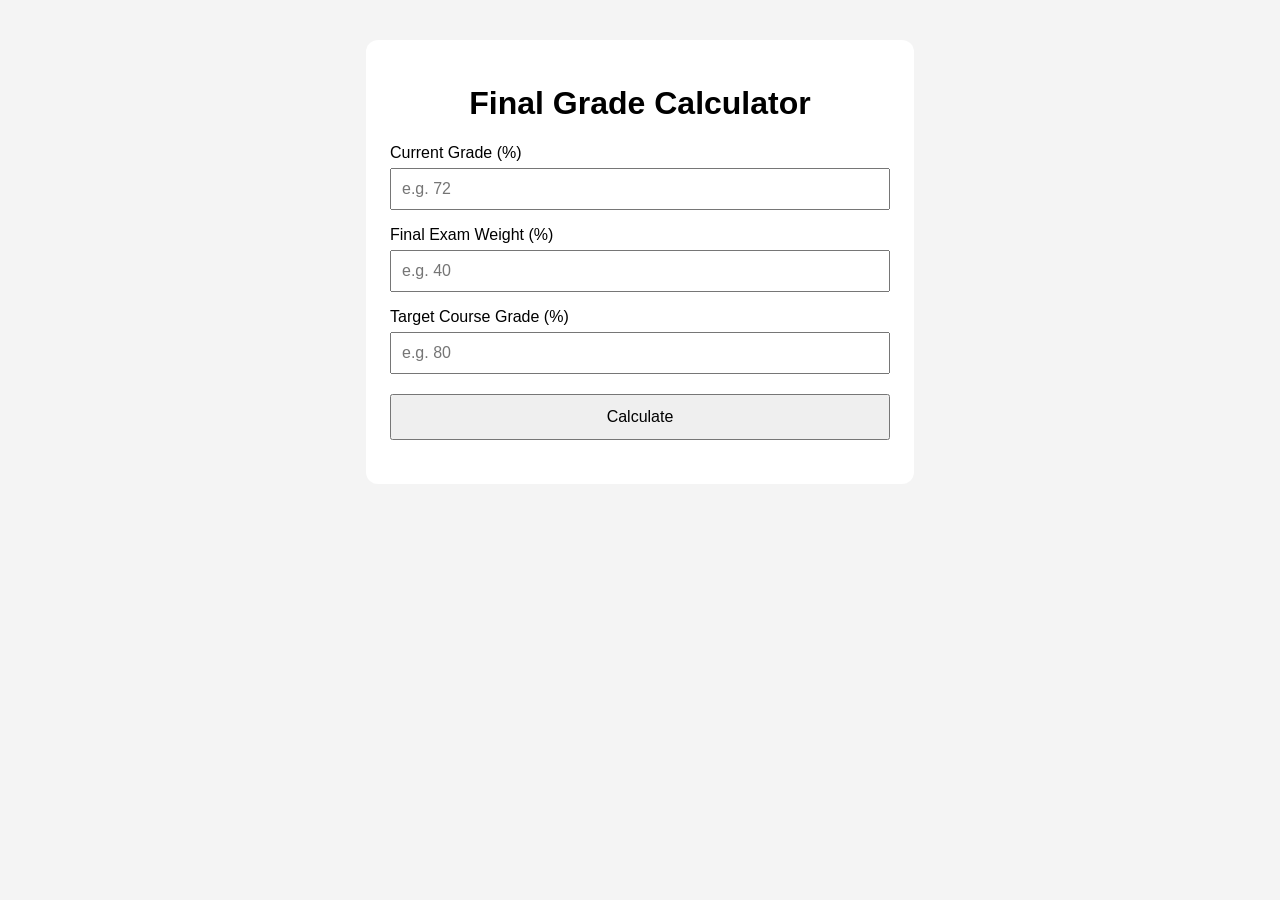
==== index.html @ f17b97b5 "created the app" ====
<!DOCTYPE html>
<html lang="en">
<head>
  <meta charset="UTF-8" />
  <meta name="viewport" content="width=device-width, initial-scale=1.0" />
  <title>Final Grade Calculator</title>
  <link rel="stylesheet" href="style.css" />
</head>
<body>
  <div class="container">
    <h1>Final Grade Calculator</h1>

    <label for="currentGrade">Current Grade (%)</label>
    <input type="number" id="currentGrade" placeholder="e.g. 72" />

    <label for="finalWeight">Final Exam Weight (%)</label>
    <input type="number" id="finalWeight" placeholder="e.g. 40" />

    <label for="targetGrade">Target Course Grade (%)</label>
    <input type="number" id="targetGrade" placeholder="e.g. 80" />

    <button id="calculateBtn">Calculate</button>

    <p id="result"></p>
  </div>

  <script src="script.js"></script>
</body>
</html>
---- style.css ----
body {
  font-family: Arial, sans-serif;
  background: #f4f4f4;
  margin: 0;
  padding: 40px;
}

.container {
  max-width: 500px;
  margin: 0 auto;
  background: white;
  padding: 24px;
  border-radius: 12px;
}

h1 {
  text-align: center;
}

label {
  display: block;
  margin-top: 16px;
  margin-bottom: 6px;
}

input {
  width: 100%;
  padding: 10px;
  font-size: 16px;
  box-sizing: border-box;
}

button {
  margin-top: 20px;
  width: 100%;
  padding: 12px;
  font-size: 16px;
  cursor: pointer;
}

#result {
  margin-top: 20px;
  font-size: 18px;
  font-weight: bold;
  text-align: center;
}
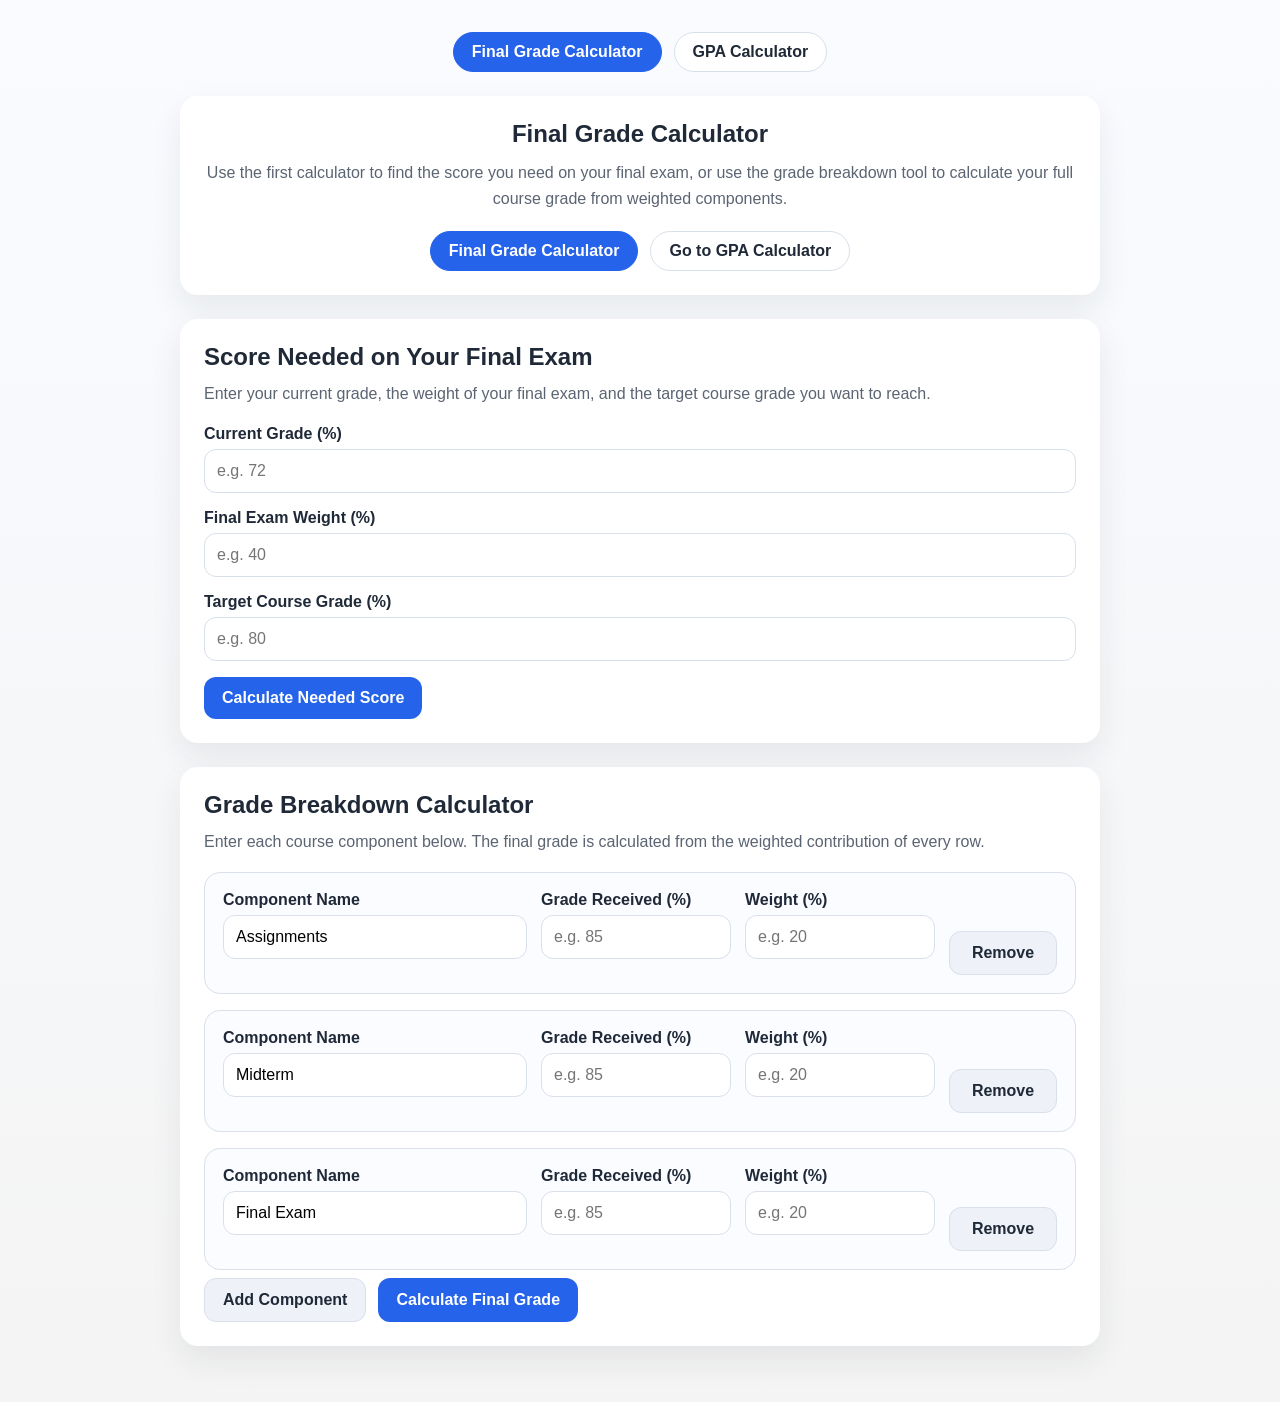
==== commit 9668d3a0: "New GPA calculator" ====
--- a/index.html
+++ b/index.html
@@ -1,29 +1,122 @@
 <!DOCTYPE html>
 <html lang="en">
 <head>
+  <!-- Google Analytics -->
+  <script async src="https://www.googletagmanager.com/gtag/js?id=G-3CP47FH4BF"></script>
+  <script>
+    window.dataLayer = window.dataLayer || [];
+    function gtag() {
+      dataLayer.push(arguments);
+    }
+    gtag("js", new Date());
+    gtag("config", "G-3CP47FH4BF");
+  </script>
+
   <meta charset="UTF-8" />
+  <title>Final Grade Calculator - Final Exam Score and Grade Breakdown</title>
+  <meta
+    name="description"
+    content="Free final grade calculator. Find the score you need on your final exam or calculate your course grade using weighted components."
+  />
   <meta name="viewport" content="width=device-width, initial-scale=1.0" />
-  <title>Final Grade Calculator</title>
+  <link rel="icon" type="image/png" href="pencil.png" />
   <link rel="stylesheet" href="style.css" />
 </head>
 <body>
-  <div class="container">
-    <h1>Final Grade Calculator</h1>
+  <div class="page">
+    <nav class="top-nav" aria-label="Main navigation">
+      <a href="index.html" class="nav-link active">Final Grade Calculator</a>
+      <a href="gpa-calculator.html" class="nav-link">GPA Calculator</a>
+    </nav>
 
-    <label for="currentGrade">Current Grade (%)</label>
-    <input type="number" id="currentGrade" placeholder="e.g. 72" />
+    <section class="card intro-card">
+      <h1>Final Grade Calculator</h1>
+      <p class="section-intro">
+        Use the first calculator to find the score you need on your final exam,
+        or use the grade breakdown tool to calculate your full course grade from
+        weighted components.
+      </p>
+      <div class="button-row intro-actions">
+        <a href="index.html" class="nav-link active">Final Grade Calculator</a>
+        <a href="gpa-calculator.html" class="nav-link">Go to GPA Calculator</a>
+      </div>
+    </section>
 
-    <label for="finalWeight">Final Exam Weight (%)</label>
-    <input type="number" id="finalWeight" placeholder="e.g. 40" />
+    <section class="card">
+      <h2>Score Needed on Your Final Exam</h2>
+      <p class="section-intro">
+        Enter your current grade, the weight of your final exam, and the target
+        course grade you want to reach.
+      </p>
 
-    <label for="targetGrade">Target Course Grade (%)</label>
-    <input type="number" id="targetGrade" placeholder="e.g. 80" />
+      <div class="field-group">
+        <label for="currentGrade">Current Grade (%)</label>
+        <input type="number" id="currentGrade" placeholder="e.g. 72" min="0" max="100" />
+      </div>
 
-    <button id="calculateBtn">Calculate</button>
+      <div class="field-group">
+        <label for="finalWeight">Final Exam Weight (%)</label>
+        <input type="number" id="finalWeight" placeholder="e.g. 40" min="1" max="100" />
+      </div>
 
-    <p id="result"></p>
+      <div class="field-group">
+        <label for="targetGrade">Target Course Grade (%)</label>
+        <input type="number" id="targetGrade" placeholder="e.g. 80" min="0" max="100" />
+      </div>
+
+      <button type="button" id="calculateBtn">Calculate Needed Score</button>
+      <p id="result" class="message hidden" aria-live="polite"></p>
+    </section>
+
+    <section class="card">
+      <h2>Grade Breakdown Calculator</h2>
+      <p class="section-intro">
+        Enter each course component below. The final grade is calculated from
+        the weighted contribution of every row.
+      </p>
+
+      <div id="componentRows" class="rows-stack"></div>
+
+      <div class="button-row">
+        <button type="button" id="addComponentBtn" class="button-secondary">
+          Add Component
+        </button>
+        <button type="button" id="calculateGradeBtn">
+          Calculate Final Grade
+        </button>
+      </div>
+
+      <p id="gradeError" class="message hidden" aria-live="polite"></p>
+
+      <div id="gradeBreakdownSection" class="results-panel hidden">
+        <h3>Grade Breakdown</h3>
+        <div class="table-wrapper">
+          <table>
+            <thead>
+              <tr>
+                <th scope="col">Component</th>
+                <th scope="col">Grade Received (%)</th>
+                <th scope="col">Weight (%)</th>
+                <th scope="col">Weighted Contribution (%)</th>
+              </tr>
+            </thead>
+            <tbody id="gradeBreakdownBody"></tbody>
+            <tfoot>
+              <tr>
+                <th scope="row" colspan="3">Total Weight</th>
+                <td id="totalWeightValue"></td>
+              </tr>
+              <tr>
+                <th scope="row" colspan="3">Final Calculated Grade</th>
+                <td id="finalGradeValue"></td>
+              </tr>
+            </tfoot>
+          </table>
+        </div>
+      </div>
+    </section>
   </div>
 
   <script src="script.js"></script>
 </body>
-</html>+</html>
--- a/style.css
+++ b/style.css
@@ -1,46 +1,328 @@
+:root {
+  --bg-color: #f4f4f4;
+  --card-color: #ffffff;
+  --text-color: #1f2937;
+  --muted-text: #5b6472;
+  --border-color: #d9e0ea;
+  --accent-color: #2563eb;
+  --accent-hover: #1d4ed8;
+  --accent-soft: #e8f0ff;
+  --success-bg: #e9f8ef;
+  --success-text: #156f3d;
+  --error-bg: #fdecec;
+  --error-text: #b42318;
+  --shadow: 0 14px 32px rgba(31, 41, 55, 0.08);
+}
+
+* {
+  box-sizing: border-box;
+}
+
 body {
+  margin: 0;
+  padding: 32px 16px;
   font-family: Arial, sans-serif;
-  background: #f4f4f4;
-  margin: 0;
-  padding: 40px;
-}
-
-.container {
-  max-width: 500px;
+  background: linear-gradient(180deg, #f9fbff 0%, var(--bg-color) 100%);
+  color: var(--text-color);
+}
+
+.page {
+  max-width: 920px;
   margin: 0 auto;
-  background: white;
+}
+
+.top-nav {
+  display: flex;
+  flex-wrap: wrap;
+  gap: 12px;
+  justify-content: center;
+  margin-bottom: 24px;
+}
+
+.nav-link {
+  display: inline-block;
+  padding: 10px 18px;
+  border-radius: 999px;
+  background: var(--card-color);
+  color: var(--text-color);
+  text-decoration: none;
+  font-weight: bold;
+  border: 1px solid var(--border-color);
+  transition: background-color 0.2s ease, color 0.2s ease, border-color 0.2s ease;
+}
+
+.nav-link:hover,
+.nav-link:focus-visible {
+  background: var(--accent-soft);
+  border-color: #bcd0ff;
+  outline: none;
+}
+
+.nav-link.active {
+  background: var(--accent-color);
+  color: #ffffff;
+  border-color: var(--accent-color);
+}
+
+.card {
+  background: var(--card-color);
+  border-radius: 18px;
   padding: 24px;
-  border-radius: 12px;
+  box-shadow: var(--shadow);
+  margin-bottom: 24px;
+}
+
+.intro-card {
+  text-align: center;
+}
+
+h1,
+h2,
+h3 {
+  margin-top: 0;
 }
 
 h1 {
+  margin-bottom: 12px;
   text-align: center;
+}
+
+h2 {
+  margin-bottom: 10px;
+}
+
+.section-intro {
+  margin-top: 0;
+  margin-bottom: 18px;
+  color: var(--muted-text);
+  line-height: 1.6;
+}
+
+.field-group {
+  margin-bottom: 16px;
 }
 
 label {
   display: block;
-  margin-top: 16px;
   margin-bottom: 6px;
-}
-
-input {
-  width: 100%;
-  padding: 10px;
-  font-size: 16px;
-  box-sizing: border-box;
-}
-
+  font-weight: bold;
+}
+
+input,
+select,
 button {
-  margin-top: 20px;
+  font: inherit;
+}
+
+input,
+select {
   width: 100%;
   padding: 12px;
-  font-size: 16px;
+  border: 1px solid var(--border-color);
+  border-radius: 12px;
+  background: #ffffff;
+  transition: border-color 0.2s ease, box-shadow 0.2s ease;
+}
+
+input:focus,
+select:focus {
+  border-color: var(--accent-color);
+  box-shadow: 0 0 0 3px rgba(37, 99, 235, 0.12);
+  outline: none;
+}
+
+button {
+  border: none;
+  border-radius: 12px;
+  padding: 12px 18px;
+  background: var(--accent-color);
+  color: #ffffff;
+  font-weight: bold;
   cursor: pointer;
-}
-
-#result {
+  transition: background-color 0.2s ease, transform 0.2s ease;
+}
+
+button:hover,
+button:focus-visible {
+  background: var(--accent-hover);
+  transform: translateY(-1px);
+  outline: none;
+}
+
+button:disabled {
+  background: #a6b4d5;
+  cursor: not-allowed;
+  transform: none;
+}
+
+.button-secondary {
+  background: #eef2f8;
+  color: var(--text-color);
+  border: 1px solid var(--border-color);
+}
+
+.button-secondary:hover,
+.button-secondary:focus-visible {
+  background: #e4ebf6;
+}
+
+.button-row {
+  display: flex;
+  flex-wrap: wrap;
+  gap: 12px;
+  margin-top: 8px;
+}
+
+.intro-actions {
+  justify-content: center;
   margin-top: 20px;
-  font-size: 18px;
-  font-weight: bold;
-  text-align: center;
-}+}
+
+.rows-stack {
+  display: grid;
+  gap: 16px;
+}
+
+.dynamic-row {
+  border: 1px solid var(--border-color);
+  border-radius: 16px;
+  padding: 18px;
+  background: #fbfcff;
+}
+
+.row-grid {
+  display: grid;
+  gap: 14px;
+  grid-template-columns: minmax(0, 1.6fr) minmax(0, 1fr) minmax(0, 1fr) auto;
+  align-items: end;
+}
+
+.course-row .row-grid {
+  grid-template-columns: minmax(0, 1.4fr) minmax(0, 0.9fr) minmax(0, 1fr) minmax(0, 0.9fr) auto;
+}
+
+.remove-row-btn {
+  min-width: 108px;
+}
+
+.helper-text,
+.form-note {
+  margin-top: 0;
+  color: var(--muted-text);
+  line-height: 1.5;
+}
+
+.message {
+  margin-top: 18px;
+  padding: 12px 14px;
+  border-radius: 12px;
+  font-weight: bold;
+}
+
+.message.success {
+  background: var(--success-bg);
+  color: var(--success-text);
+}
+
+.message.error {
+  background: var(--error-bg);
+  color: var(--error-text);
+}
+
+.hidden {
+  display: none;
+}
+
+.results-panel {
+  margin-top: 20px;
+  padding: 18px;
+  border-radius: 16px;
+  background: #f8fbff;
+  border: 1px solid #dbe7ff;
+}
+
+.table-wrapper {
+  overflow-x: auto;
+}
+
+table {
+  width: 100%;
+  border-collapse: collapse;
+  min-width: 620px;
+}
+
+th,
+td {
+  padding: 12px;
+  border-bottom: 1px solid var(--border-color);
+  text-align: left;
+}
+
+thead th {
+  background: #edf4ff;
+  color: #20304d;
+}
+
+tfoot th,
+tfoot td {
+  font-weight: bold;
+  background: #f5f9ff;
+}
+
+.summary-grid {
+  display: grid;
+  grid-template-columns: repeat(auto-fit, minmax(160px, 1fr));
+  gap: 12px;
+  margin-bottom: 18px;
+}
+
+.summary-box {
+  padding: 16px;
+  border-radius: 14px;
+  background: #ffffff;
+  border: 1px solid var(--border-color);
+}
+
+.summary-label {
+  display: block;
+  margin-bottom: 6px;
+  color: var(--muted-text);
+  font-size: 14px;
+}
+
+.summary-value {
+  font-size: 24px;
+  font-weight: bold;
+}
+
+.scale-card {
+  margin-top: 18px;
+  padding: 16px;
+  border-radius: 14px;
+  background: #f8fbff;
+  border: 1px solid #dbe7ff;
+}
+
+@media (max-width: 760px) {
+  body {
+    padding: 20px 12px;
+  }
+
+  .card {
+    padding: 20px;
+  }
+
+  .row-grid,
+  .course-row .row-grid {
+    grid-template-columns: 1fr;
+  }
+
+  .remove-row-btn,
+  .button-row button {
+    width: 100%;
+  }
+
+  table {
+    min-width: 100%;
+  }
+}
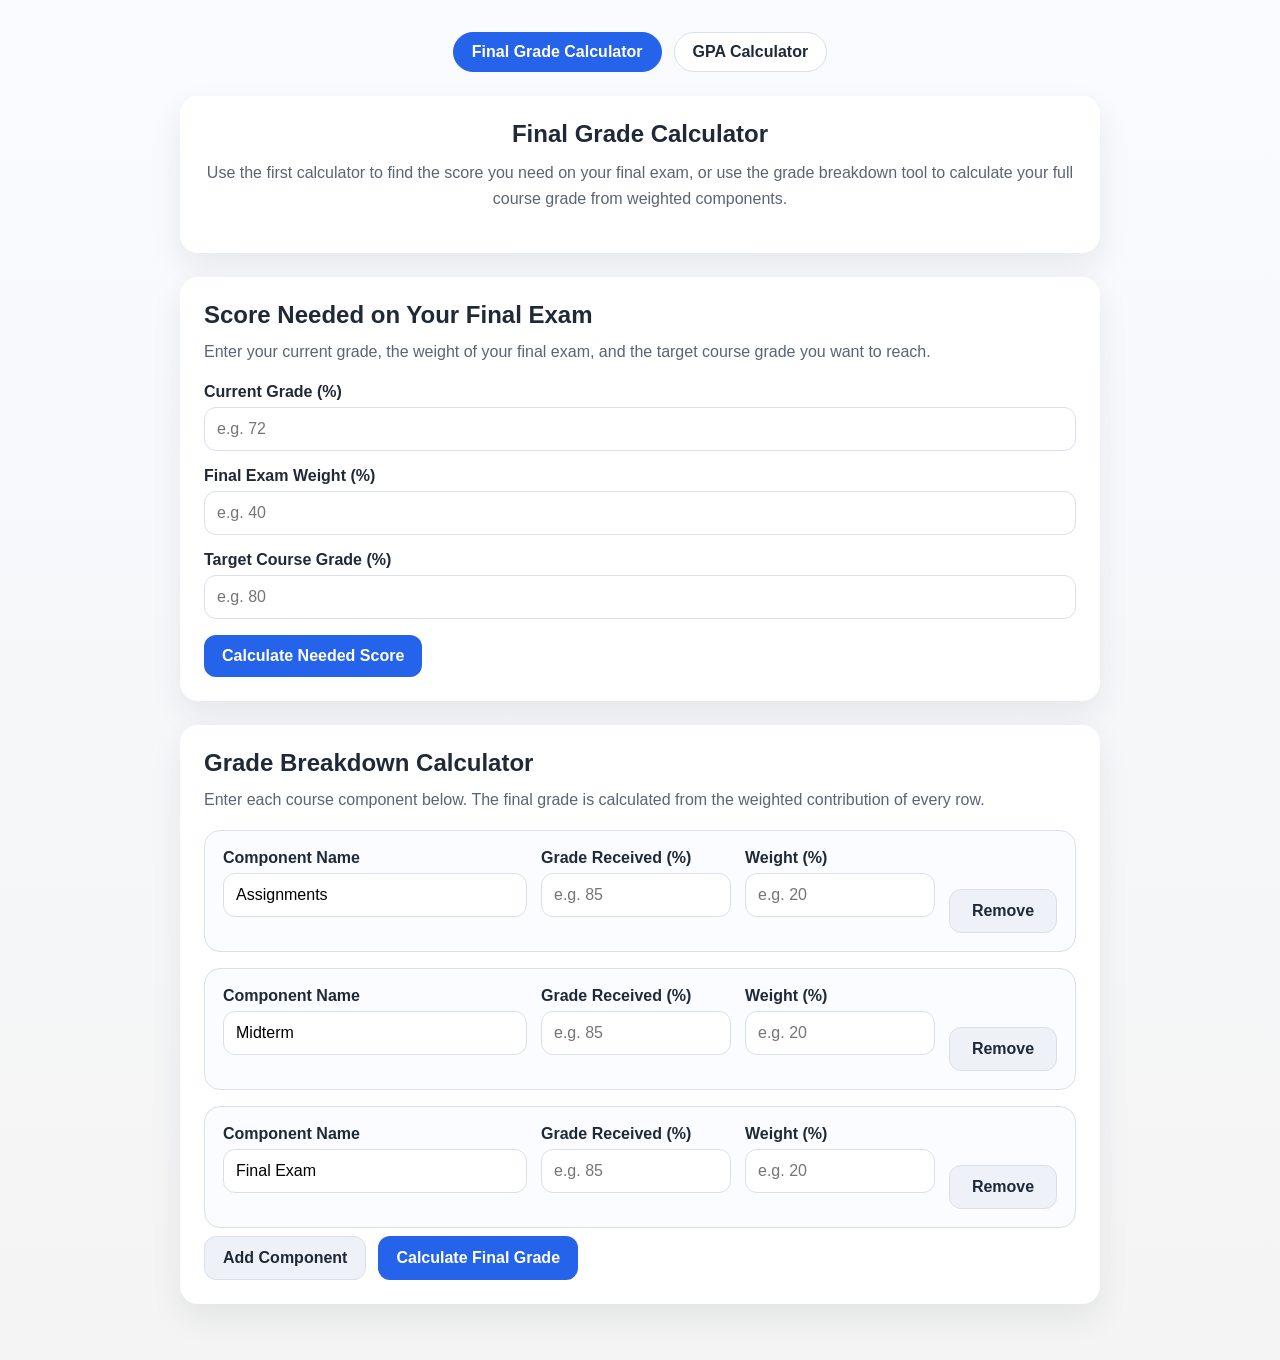
==== commit 836de152: "duplicate button on homepage error fixed" ====
--- a/index.html
+++ b/index.html
@@ -36,10 +36,6 @@
         or use the grade breakdown tool to calculate your full course grade from
         weighted components.
       </p>
-      <div class="button-row intro-actions">
-        <a href="index.html" class="nav-link active">Final Grade Calculator</a>
-        <a href="gpa-calculator.html" class="nav-link">Go to GPA Calculator</a>
-      </div>
     </section>
 
     <section class="card">
--- a/style.css
+++ b/style.css
@@ -173,11 +173,6 @@
   margin-top: 8px;
 }
 
-.intro-actions {
-  justify-content: center;
-  margin-top: 20px;
-}
-
 .rows-stack {
   display: grid;
   gap: 16px;
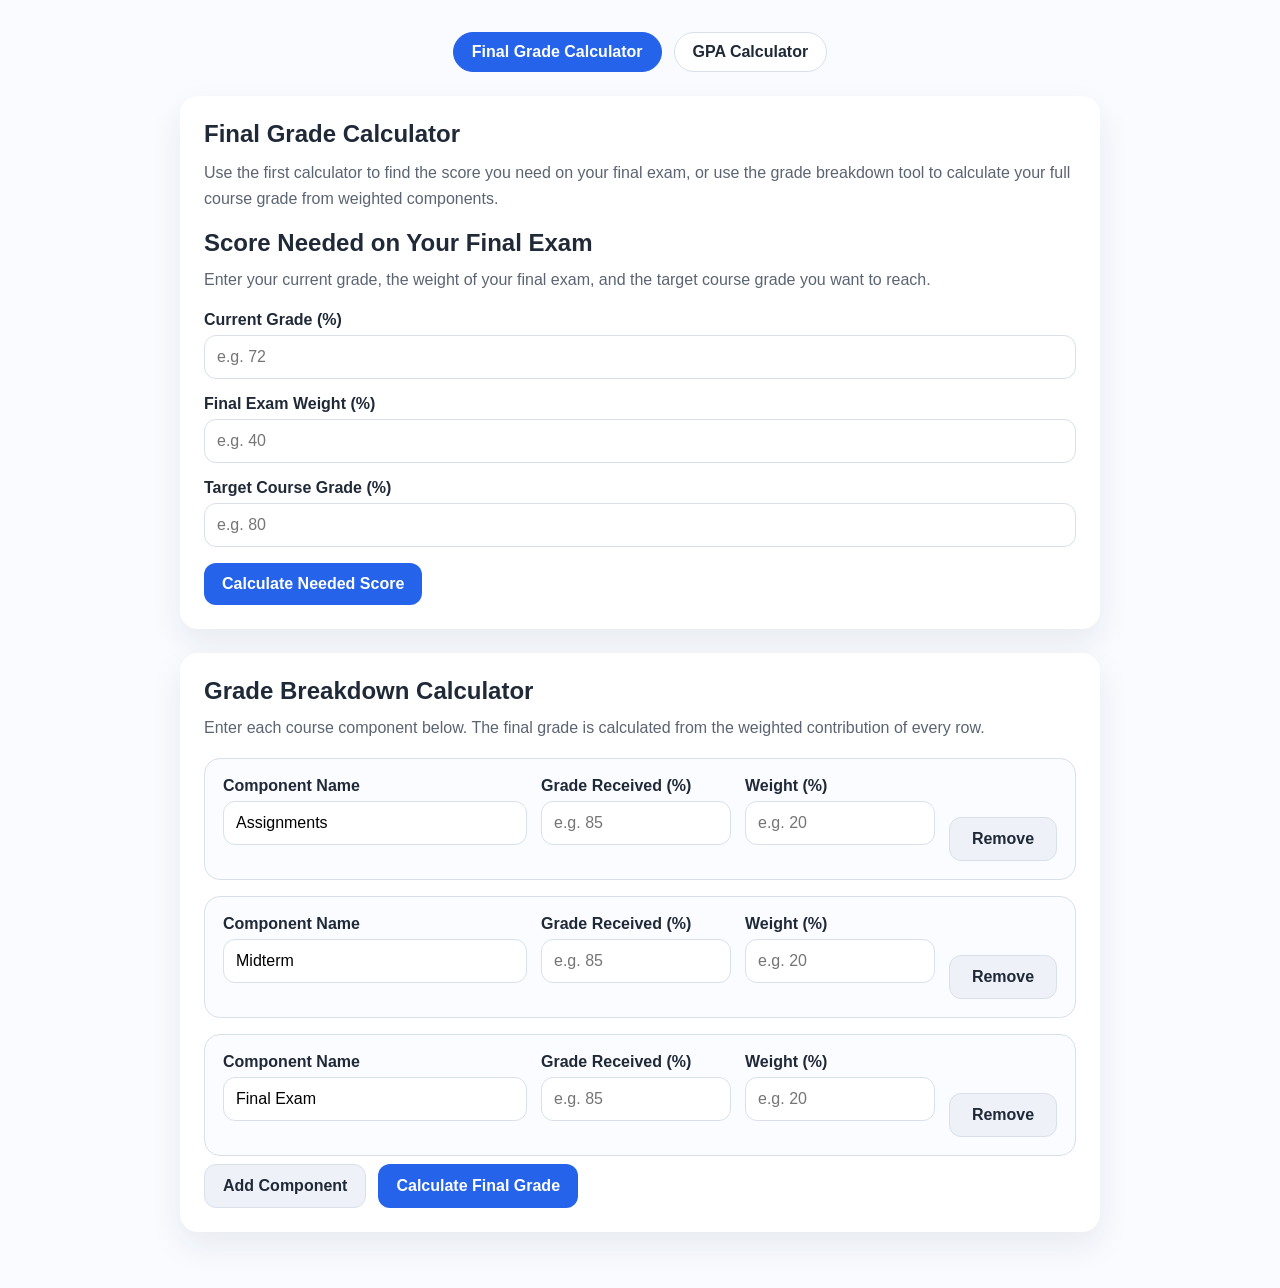
==== commit 03b8754b: "UI updates on final grade calc page" ====
--- a/index.html
+++ b/index.html
@@ -36,9 +36,6 @@
         or use the grade breakdown tool to calculate your full course grade from
         weighted components.
       </p>
-    </section>
-
-    <section class="card">
       <h2>Score Needed on Your Final Exam</h2>
       <p class="section-intro">
         Enter your current grade, the weight of your final exam, and the target
--- a/style.css
+++ b/style.css
@@ -22,7 +22,7 @@
   margin: 0;
   padding: 32px 16px;
   font-family: Arial, sans-serif;
-  background: linear-gradient(180deg, #f9fbff 0%, var(--bg-color) 100%);
+  background: #f9fbff;
   color: var(--text-color);
 }
 
@@ -73,7 +73,7 @@
 }
 
 .intro-card {
-  text-align: center;
+  text-align: left;
 }
 
 h1,
@@ -84,7 +84,7 @@
 
 h1 {
   margin-bottom: 12px;
-  text-align: center;
+  text-align: left;
 }
 
 h2 {
